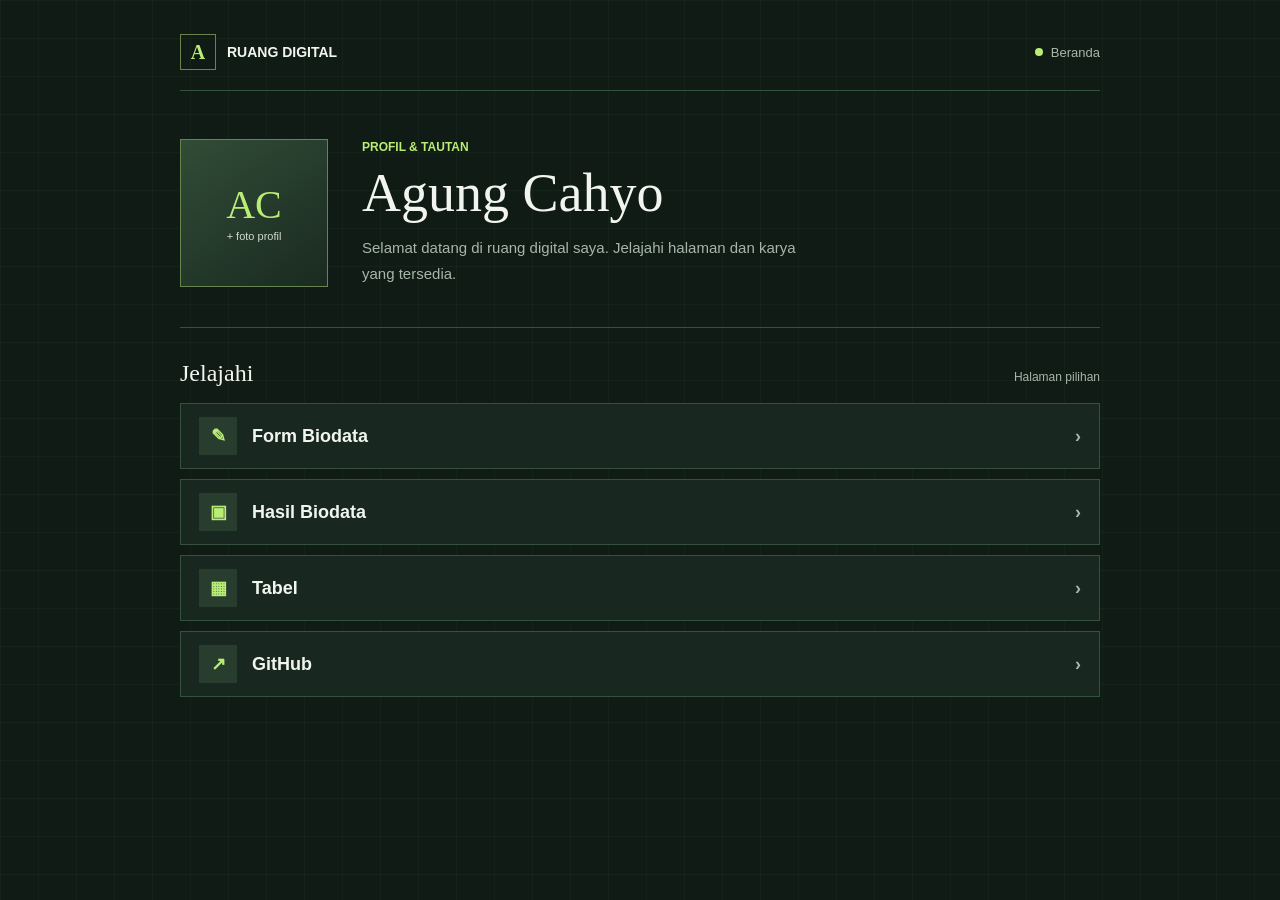
==== index.html @ a2d2b77b "memperbarui file index html" ====
<!DOCTYPE html>
<html lang="id">
<head>
    <meta charset="UTF-8">
    <meta name="viewport" content="width=device-width, initial-scale=1.0">
    <title>Menu Utama - PPLG</title>
    <style>
        /* Mengatur tampilan dasar dengan tema hijau gelap (Dark Green) */
        body {
            font-family: Arial, sans-serif;
            background-color: #0d1a12; /* Hijau sangat gelap untuk background */
            color: #ffffff;
            margin: 0;
            padding: 20px;
            display: flex;
            justify-content: center;
        }

        /* Kotak pembungkus utama untuk tampilan HP (Mobile First) */
        .container {
            width: 100%;
            max-width: 400px;
        }

        /* Gaya untuk pesan header "Pilih menu di bawah:" */
        .header-chat {
            background-color: #143621; /* Hijau tua */
            padding: 12px 15px;
            border-radius: 8px;
            margin-bottom: 20px;
            display: flex;
            justify-content: space-between;
            align-items: center;
            font-size: 16px;
            box-shadow: 0 4px 6px rgba(0, 0, 0, 0.2);
        }

        .header-chat .time {
            font-size: 12px;
            color: #8fa696; /* Warna waktu hijau keabu-abuan */
        }

        /* Daftar menu */
        .menu-list {
            display: flex;
            flex-direction: column;
            gap: 14px; /* Jarak antar tombol sedikit diperlebar untuk animasi */
        }
        
        /* Modifikasi warna judul agar selaras dengan tema hijau */
        .menu-list h1 {
            color: #4ade80; /* Warna hijau terang untuk judul */
            text-align: center;
            font-size: 22px;
            margin-bottom: 10px;
            margin-top: 0;
        }

        /* Gaya untuk setiap tombol menu */
        .menu-item {
            background-color: #1c4b2e; /* Warna dasar tombol hijau */
            color: #ffffff;
            text-decoration: none;
            padding: 15px;
            border-radius: 12px;
            font-weight: bold;
            font-size: 15px;
            display: flex;
            align-items: center;
            justify-content: center;
            border: 1px solid #2a6942; /* Garis tepi hijau */
            box-shadow: 0 4px 6px rgba(0, 0, 0, 0.3);
            /* Menambahkan transisi untuk animasi yang mulus */
            transition: all 0.3s ease; 
        }

        /* Efek animasi saat tombol disentuh atau di-hover */
        .menu-item:hover {
            background-color: #24633d; /* Hijau sedikit lebih terang */
            transform: translateY(-5px); /* Efek tombol terangkat ke atas */
            box-shadow: 0 8px 15px rgba(36, 99, 61, 0.4); /* Efek cahaya bayangan di bawah tombol */
        }
        
        /* Efek animasi saat tombol diklik (ditekan) */
        .menu-item:active {
            transform: translateY(2px); /* Efek tombol ditekan ke dalam */
            box-shadow: 0 2px 4px rgba(0, 0, 0, 0.3); /* Bayangan mengecil */
        }

        /* Memberi jarak antara ikon emoji dan teks */
        .menu-item span {
            margin-right: 10px;
            font-size: 18px;
        }

        :root {
            color-scheme: dark;
            --background: #101b16;
            --surface: #182720;
            --surface-raised: #20372b;
            --line: #35513f;
            --text: #f2f5ef;
            --muted: #a6b7aa;
            --accent: #b9ed75;
        }

        * { box-sizing: border-box; }

        body {
            min-height: 100vh;
            padding: 34px 22px;
            font-family: "Segoe UI", Tahoma, sans-serif;
            background-color: var(--background);
            background-image: linear-gradient(rgba(185, 237, 117, 0.035) 1px, transparent 1px), linear-gradient(90deg, rgba(185, 237, 117, 0.035) 1px, transparent 1px);
            background-size: 38px 38px;
            color: var(--text);
        }

        .container { max-width: 920px; }

        .topbar {
            display: flex;
            justify-content: space-between;
            align-items: center;
            gap: 16px;
            padding-bottom: 20px;
            border-bottom: 1px solid var(--line);
        }

        .brand {
            display: flex;
            align-items: center;
            gap: 11px;
            font-size: 14px;
            font-weight: 700;
        }

        .brand-mark {
            display: grid;
            width: 36px;
            height: 36px;
            place-items: center;
            border: 1px solid #66854c;
            color: var(--accent);
            font-family: Georgia, serif;
            font-size: 20px;
        }

        .status {
            display: flex;
            align-items: center;
            gap: 8px;
            color: var(--muted);
            font-size: 13px;
        }

        .status::before {
            width: 8px;
            height: 8px;
            border-radius: 50%;
            background: var(--accent);
            content: "";
        }

        .profile {
            display: grid;
            grid-template-columns: 148px 1fr;
            align-items: center;
            gap: 34px;
            padding: 48px 0 40px;
            border-bottom: 1px solid var(--line);
        }

        .photo-picker {
            position: relative;
            display: block;
            width: 148px;
            height: 148px;
            overflow: hidden;
            border: 1px solid #66854c;
            background: linear-gradient(145deg, #314c37, #1a2a20);
            color: var(--accent);
            cursor: pointer;
        }

        .photo-picker img { display: none; width: 100%; height: 100%; object-fit: cover; }
        .photo-picker.has-photo img { display: block; }

        .photo-placeholder {
            display: grid;
            width: 100%;
            height: 100%;
            place-content: center;
            justify-items: center;
            gap: 5px;
        }

        .photo-picker.has-photo .photo-placeholder { display: none; }
        .photo-initials { font-family: Georgia, serif; font-size: 40px; line-height: 1; }
        .photo-hint { color: #d0dccb; font-size: 11px; }

        .photo-picker:focus-within {
            outline: 2px solid var(--accent);
            outline-offset: 4px;
        }

        #profile-upload {
            position: absolute;
            width: 1px;
            height: 1px;
            overflow: hidden;
            clip: rect(0, 0, 0, 0);
            white-space: nowrap;
            clip-path: inset(50%);
        }

        .eyebrow {
            margin: 0 0 10px;
            color: var(--accent);
            font-size: 12px;
            font-weight: 700;
            text-transform: uppercase;
        }

        .profile h1 {
            margin: 0;
            color: var(--text);
            font-family: Georgia, "Times New Roman", serif;
            font-size: clamp(34px, 6vw, 54px);
            font-weight: 400;
            line-height: 1.08;
        }

        .profile-copy { max-width: 440px; margin: 13px 0 0; color: var(--muted); font-size: 15px; line-height: 1.7; }
        .menu-section { padding-top: 32px; }

        .section-heading {
            display: flex;
            justify-content: space-between;
            align-items: baseline;
            gap: 12px;
            margin-bottom: 16px;
        }

        .section-heading h2 { margin: 0; color: var(--text); font-family: Georgia, "Times New Roman", serif; font-size: 24px; font-weight: 400; }
        .section-heading > span { color: var(--muted); font-size: 12px; }
        .menu-list { gap: 10px; }

        .menu-item {
            min-height: 66px;
            justify-content: flex-start;
            gap: 15px;
            padding: 12px 18px;
            border: 1px solid var(--line);
            border-radius: 0;
            background: var(--surface);
            color: var(--text);
            box-shadow: none;
            transition: background-color 180ms ease, border-color 180ms ease, transform 180ms ease;
        }

        .menu-item:hover { transform: translateX(4px); border-color: #66854c; background: var(--surface-raised); box-shadow: none; }
        .menu-item:active { transform: translateX(1px); }
        .menu-item span { margin: 0; }

        .menu-icon {
            display: grid;
            flex: 0 0 38px;
            width: 38px;
            height: 38px;
            place-items: center;
            background: #293d2f;
            color: var(--accent);
            font-size: 17px;
        }

        .menu-label { flex: 1; font-size: 15px; font-weight: 600; }
        .menu-arrow { color: var(--muted); font-size: 20px; }

        @media (max-width: 560px) {
            body { padding: 22px 18px; }
            .profile { grid-template-columns: 92px 1fr; gap: 20px; padding: 34px 0 30px; }
            .photo-picker { width: 92px; height: 92px; }
            .photo-initials { font-size: 30px; }
            .photo-hint { font-size: 10px; }
            .profile h1 { font-size: 34px; }
            .profile-copy { font-size: 13px; line-height: 1.5; }
        }

        @media (prefers-reduced-motion: reduce) {
            *, *::before, *::after { scroll-behavior: auto !important; transition-duration: 0.01ms !important; }
        }
    </style>
</head>
<body>

    <div class="container">
        
        <header class="topbar">
            <div class="brand"><span class="brand-mark">A</span><span>RUANG DIGITAL</span></div>
            <span class="status">Beranda</span>
        </header>

        <section class="profile" aria-labelledby="profile-title">
            <label class="photo-picker" for="profile-upload" title="Pilih foto profil">
                <img id="profile-image" alt="Foto profil Agung Cahyo">
                <span class="photo-placeholder" aria-hidden="true">
                    <span class="photo-initials">AC</span>
                    <span class="photo-hint">+ foto profil</span>
                </span>
                <input id="profile-upload" type="file" accept="image/*" aria-label="Pilih foto profil">
            </label>
            <div>
                <p class="eyebrow">Profil &amp; tautan</p>
                <h1 id="profile-title">Agung Cahyo</h1>
                <p class="profile-copy">Selamat datang di ruang digital saya. Jelajahi halaman dan karya yang tersedia.</p>
            </div>
        </section>

        <section class="menu-section" aria-labelledby="menu-title">
            <div class="section-heading">
                <h2 id="menu-title">Jelajahi</h2>
                <span>Halaman pilihan</span>
            </div>
            <nav class="menu-list" aria-label="Menu utama">
                <a href="form_biodata.html" class="menu-item"><span class="menu-icon" aria-hidden="true">&#9998;</span><span class="menu-label">Form Biodata</span><span class="menu-arrow" aria-hidden="true">&rsaquo;</span></a>
                <a href="hasil_biodata.html" class="menu-item"><span class="menu-icon" aria-hidden="true">&#9635;</span><span class="menu-label">Hasil Biodata</span><span class="menu-arrow" aria-hidden="true">&rsaquo;</span></a>
                <a href="tabel.html" class="menu-item"><span class="menu-icon" aria-hidden="true">&#9638;</span><span class="menu-label">Tabel</span><span class="menu-arrow" aria-hidden="true">&rsaquo;</span></a>
                <a href="https://github.com/AgungCahyo02" class="menu-item" target="_blank" rel="noopener noreferrer"><span class="menu-icon" aria-hidden="true">&#8599;</span><span class="menu-label">GitHub</span><span class="menu-arrow" aria-hidden="true">&rsaquo;</span></a>
            </nav>
        </section>

    </div>

    <script>
        const profileUpload = document.getElementById("profile-upload");
        const profileImage = document.getElementById("profile-image");
        const photoPicker = document.querySelector(".photo-picker");

        try {
            const savedPhoto = localStorage.getItem("profilePhoto");
            if (savedPhoto) {
                profileImage.src = savedPhoto;
                photoPicker.classList.add("has-photo");
            }
        } catch {
            // Local storage may be unavailable when this file is opened directly.
        }

        profileUpload.addEventListener("change", () => {
            const file = profileUpload.files[0];
            if (!file || !file.type.startsWith("image/")) return;

            const reader = new FileReader();
            reader.addEventListener("load", () => {
                profileImage.src = reader.result;
                photoPicker.classList.add("has-photo");
                try {
                    localStorage.setItem("profilePhoto", reader.result);
                } catch {
                    // The preview still works when storage is full or unavailable.
                }
            });
            reader.readAsDataURL(file);
        });
    </script>
</body>
</html>
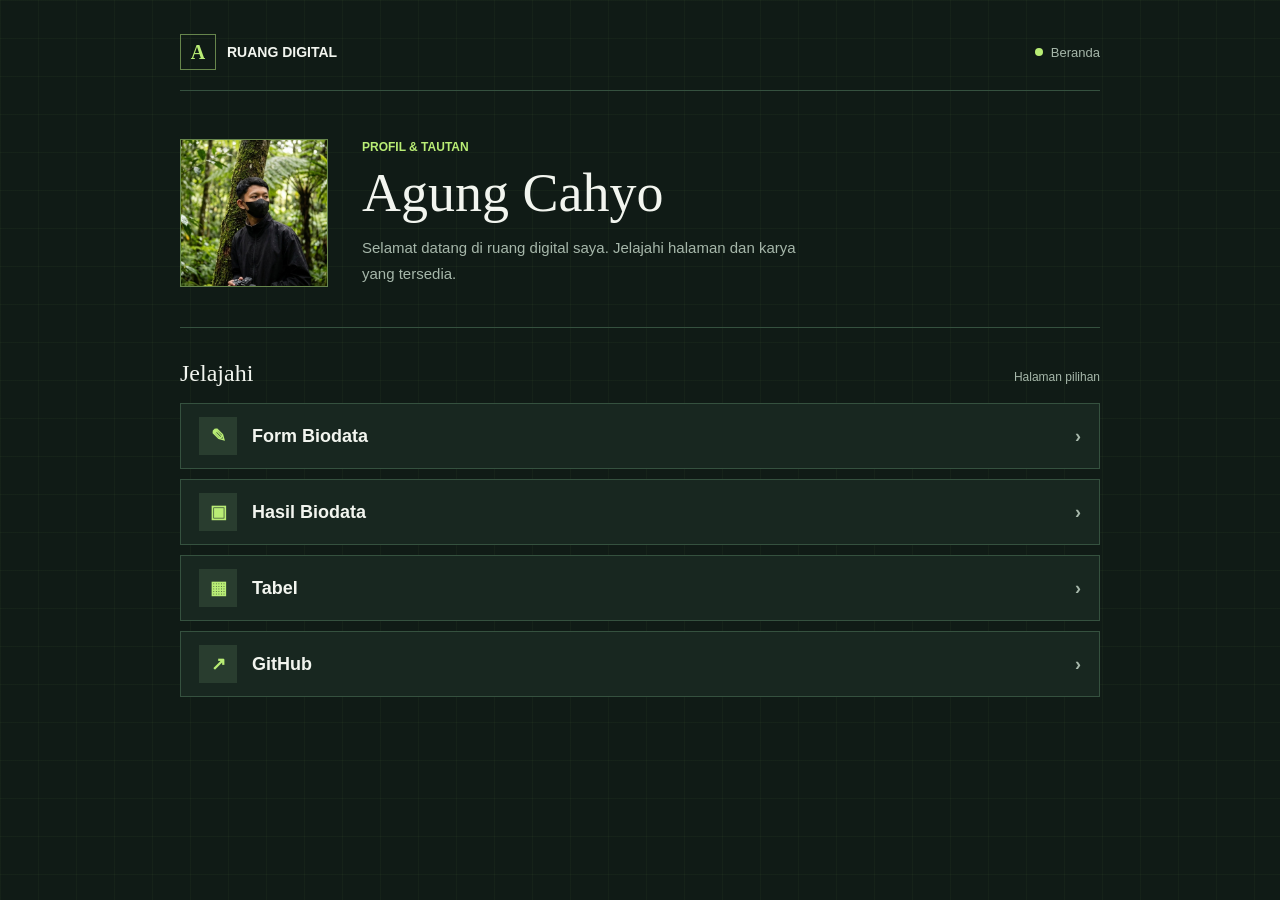
==== commit 88410ffa: "mengubah sedikit foto profile di index html nya" ====
--- a/index.html
+++ b/index.html
@@ -8,7 +8,7 @@
         /* Mengatur tampilan dasar dengan tema hijau gelap (Dark Green) */
         body {
             font-family: Arial, sans-serif;
-            background-color: #0d1a12; /* Hijau sangat gelap untuk background */
+            background-color: #0d1a12;
             color: #ffffff;
             margin: 0;
             padding: 20px;
@@ -22,9 +22,8 @@
             max-width: 400px;
         }
 
-        /* Gaya untuk pesan header "Pilih menu di bawah:" */
         .header-chat {
-            background-color: #143621; /* Hijau tua */
+            background-color: #143621;
             padding: 12px 15px;
             border-radius: 8px;
             margin-bottom: 20px;
@@ -37,19 +36,18 @@
 
         .header-chat .time {
             font-size: 12px;
-            color: #8fa696; /* Warna waktu hijau keabu-abuan */
+            color: #8fa696;
         }
 
         /* Daftar menu */
         .menu-list {
             display: flex;
             flex-direction: column;
-            gap: 14px; /* Jarak antar tombol sedikit diperlebar untuk animasi */
+            gap: 14px;
         }
         
-        /* Modifikasi warna judul agar selaras dengan tema hijau */
         .menu-list h1 {
-            color: #4ade80; /* Warna hijau terang untuk judul */
+            color: #4ade80;
             text-align: center;
             font-size: 22px;
             margin-bottom: 10px;
@@ -58,7 +56,7 @@
 
         /* Gaya untuk setiap tombol menu */
         .menu-item {
-            background-color: #1c4b2e; /* Warna dasar tombol hijau */
+            background-color: #1c4b2e;
             color: #ffffff;
             text-decoration: none;
             padding: 15px;
@@ -68,26 +66,22 @@
             display: flex;
             align-items: center;
             justify-content: center;
-            border: 1px solid #2a6942; /* Garis tepi hijau */
+            border: 1px solid #2a6942;
             box-shadow: 0 4px 6px rgba(0, 0, 0, 0.3);
-            /* Menambahkan transisi untuk animasi yang mulus */
             transition: all 0.3s ease; 
         }
 
-        /* Efek animasi saat tombol disentuh atau di-hover */
         .menu-item:hover {
-            background-color: #24633d; /* Hijau sedikit lebih terang */
-            transform: translateY(-5px); /* Efek tombol terangkat ke atas */
-            box-shadow: 0 8px 15px rgba(36, 99, 61, 0.4); /* Efek cahaya bayangan di bawah tombol */
+            background-color: #24633d;
+            transform: translateY(-5px);
+            box-shadow: 0 8px 15px rgba(36, 99, 61, 0.4);
         }
         
-        /* Efek animasi saat tombol diklik (ditekan) */
         .menu-item:active {
-            transform: translateY(2px); /* Efek tombol ditekan ke dalam */
-            box-shadow: 0 2px 4px rgba(0, 0, 0, 0.3); /* Bayangan mengecil */
-        }
-
-        /* Memberi jarak antara ikon emoji dan teks */
+            transform: translateY(2px);
+            box-shadow: 0 2px 4px rgba(0, 0, 0, 0.3);
+        }
+
         .menu-item span {
             margin-right: 10px;
             font-size: 18px;
@@ -180,38 +174,15 @@
             border: 1px solid #66854c;
             background: linear-gradient(145deg, #314c37, #1a2a20);
             color: var(--accent);
-            cursor: pointer;
-        }
-
-        .photo-picker img { display: none; width: 100%; height: 100%; object-fit: cover; }
-        .photo-picker.has-photo img { display: block; }
-
-        .photo-placeholder {
-            display: grid;
-            width: 100%;
-            height: 100%;
-            place-content: center;
-            justify-items: center;
-            gap: 5px;
-        }
-
-        .photo-picker.has-photo .photo-placeholder { display: none; }
-        .photo-initials { font-family: Georgia, serif; font-size: 40px; line-height: 1; }
-        .photo-hint { color: #d0dccb; font-size: 11px; }
-
-        .photo-picker:focus-within {
-            outline: 2px solid var(--accent);
-            outline-offset: 4px;
-        }
-
-        #profile-upload {
-            position: absolute;
-            width: 1px;
-            height: 1px;
-            overflow: hidden;
-            clip: rect(0, 0, 0, 0);
-            white-space: nowrap;
-            clip-path: inset(50%);
+            /* kursor pointer dihapus karena tidak bisa diklik lagi */
+        }
+
+        /* Langsung menampilkan gambar secara default */
+        .photo-picker img { 
+            display: block; 
+            width: 100%; 
+            height: 100%; 
+            object-fit: cover; 
         }
 
         .eyebrow {
@@ -232,6 +203,7 @@
         }
 
         .profile-copy { max-width: 440px; margin: 13px 0 0; color: var(--muted); font-size: 15px; line-height: 1.7; }
+        
         .menu-section { padding-top: 32px; }
 
         .section-heading {
@@ -281,8 +253,6 @@
             body { padding: 22px 18px; }
             .profile { grid-template-columns: 92px 1fr; gap: 20px; padding: 34px 0 30px; }
             .photo-picker { width: 92px; height: 92px; }
-            .photo-initials { font-size: 30px; }
-            .photo-hint { font-size: 10px; }
             .profile h1 { font-size: 34px; }
             .profile-copy { font-size: 13px; line-height: 1.5; }
         }
@@ -302,14 +272,11 @@
         </header>
 
         <section class="profile" aria-labelledby="profile-title">
-            <label class="photo-picker" for="profile-upload" title="Pilih foto profil">
-                <img id="profile-image" alt="Foto profil Agung Cahyo">
-                <span class="photo-placeholder" aria-hidden="true">
-                    <span class="photo-initials">AC</span>
-                    <span class="photo-hint">+ foto profil</span>
-                </span>
-                <input id="profile-upload" type="file" accept="image/*" aria-label="Pilih foto profil">
-            </label>
+            <!-- Label diganti menjadi div biasa karena tidak lagi berfungsi sebagai form input file -->
+            <div class="photo-picker">
+                <!-- Ubah "fotoku.jpg" dengan nama file foto profilmu -->
+                <img id="profile-image" src="ac02.jpeg" alt="Foto profil Agung Cahyo">
+            </div>
             <div>
                 <p class="eyebrow">Profil &amp; tautan</p>
                 <h1 id="profile-title">Agung Cahyo</h1>
@@ -332,37 +299,5 @@
 
     </div>
 
-    <script>
-        const profileUpload = document.getElementById("profile-upload");
-        const profileImage = document.getElementById("profile-image");
-        const photoPicker = document.querySelector(".photo-picker");
-
-        try {
-            const savedPhoto = localStorage.getItem("profilePhoto");
-            if (savedPhoto) {
-                profileImage.src = savedPhoto;
-                photoPicker.classList.add("has-photo");
-            }
-        } catch {
-            // Local storage may be unavailable when this file is opened directly.
-        }
-
-        profileUpload.addEventListener("change", () => {
-            const file = profileUpload.files[0];
-            if (!file || !file.type.startsWith("image/")) return;
-
-            const reader = new FileReader();
-            reader.addEventListener("load", () => {
-                profileImage.src = reader.result;
-                photoPicker.classList.add("has-photo");
-                try {
-                    localStorage.setItem("profilePhoto", reader.result);
-                } catch {
-                    // The preview still works when storage is full or unavailable.
-                }
-            });
-            reader.readAsDataURL(file);
-        });
-    </script>
 </body>
 </html>
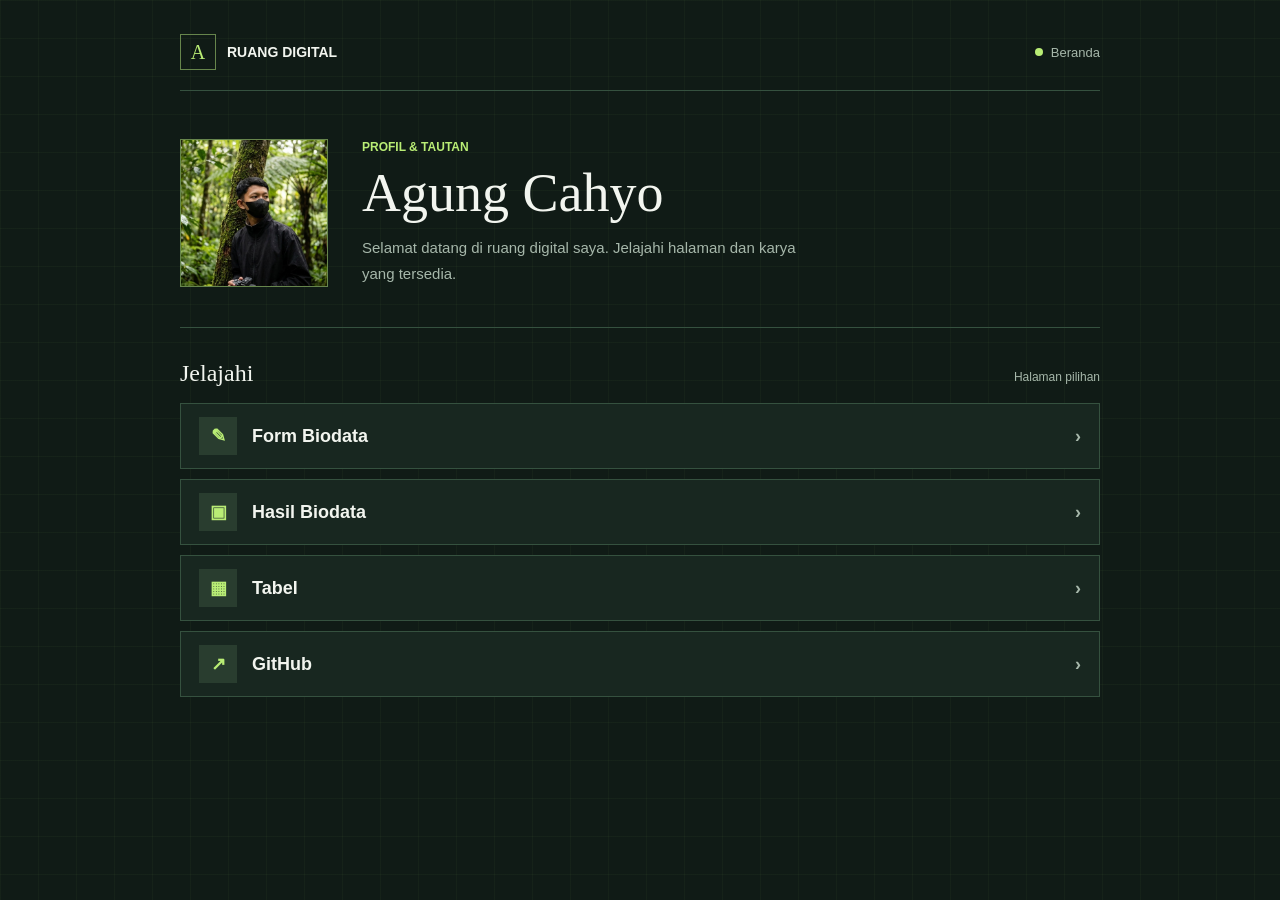
==== commit ddc7ca24: "upgrade" ====
--- a/index.html
+++ b/index.html
@@ -134,10 +134,70 @@
             width: 36px;
             height: 36px;
             place-items: center;
+            padding: 0;
             border: 1px solid #66854c;
+            background: transparent;
             color: var(--accent);
             font-family: Georgia, serif;
             font-size: 20px;
+            cursor: pointer;
+        }
+
+        .brand-mark:hover,
+        .brand-mark:focus-visible {
+            background: var(--surface-raised);
+            outline: 2px solid var(--accent);
+            outline-offset: 3px;
+        }
+
+        .video-dialog {
+            width: min(900px, calc(100% - 32px));
+            max-width: none;
+            padding: 24px;
+            border: 1px solid var(--line);
+            background: var(--surface);
+            color: var(--text);
+        }
+
+        .video-dialog::backdrop {
+            background: rgba(0, 0, 0, 0.82);
+        }
+
+        .video-dialog-header {
+            display: flex;
+            justify-content: space-between;
+            align-items: center;
+            gap: 16px;
+            margin-bottom: 16px;
+        }
+
+        .video-dialog h2 {
+            margin: 0;
+            font-family: Georgia, "Times New Roman", serif;
+            font-size: 24px;
+            font-weight: 400;
+        }
+
+        .video-close {
+            border: 1px solid var(--line);
+            padding: 8px 12px;
+            background: var(--surface-raised);
+            color: var(--text);
+            font: inherit;
+            cursor: pointer;
+        }
+
+        .video-player {
+            display: block;
+            width: 100%;
+            max-height: 70vh;
+            background: #000;
+        }
+
+        .video-message {
+            margin: 12px 0 0;
+            color: var(--muted);
+            font-size: 14px;
         }
 
         .status {
@@ -267,7 +327,7 @@
     <div class="container">
         
         <header class="topbar">
-            <div class="brand"><span class="brand-mark">A</span><span>RUANG DIGITAL</span></div>
+            <div class="brand"><button class="brand-mark" id="open-video" type="button" aria-label="Putar video">A</button><span>RUANG DIGITAL</span></div>
             <span class="status">Beranda</span>
         </header>
 
@@ -299,5 +359,46 @@
 
     </div>
 
+    <dialog class="video-dialog" id="video-dialog" aria-labelledby="video-title">
+        <div class="video-dialog-header">
+            <h2 id="video-title">Video</h2>
+            <button class="video-close" id="close-video" type="button">Tutup</button>
+        </div>
+        <video class="video-player" id="video-player" controls playsinline>
+            <source src="tampilan-video.mp4`" type="video/mp4">
+            Video belum tersedia. Simpan file dengan nama video.mp4 di folder proyek.
+        </video>
+        <p class="video-message" id="video-message" role="status" hidden></p>
+    </dialog>
+
+    <script>
+        const videoDialog = document.getElementById("video-dialog");
+        const videoPlayer = document.getElementById("video-player");
+        const videoMessage = document.getElementById("video-message");
+
+        document.getElementById("open-video").addEventListener("click", () => {
+            videoDialog.showModal();
+            videoMessage.hidden = true;
+            videoPlayer.play().catch(() => {
+                videoMessage.textContent = "Tidak dapat memutar video. Pastikan file video.mp4 tersedia di folder proyek.";
+                videoMessage.hidden = false;
+            });
+        });
+
+        document.getElementById("close-video").addEventListener("click", () => {
+            videoPlayer.pause();
+            videoDialog.close();
+        });
+
+        videoDialog.addEventListener("close", () => {
+            videoPlayer.pause();
+        });
+
+        videoPlayer.addEventListener("error", () => {
+            videoMessage.textContent = "Video tidak ditemukan atau formatnya tidak didukung. Simpan video dengan nama video.mp4 di folder proyek.";
+            videoMessage.hidden = false;
+        });
+    </script>
+
 </body>
 </html>
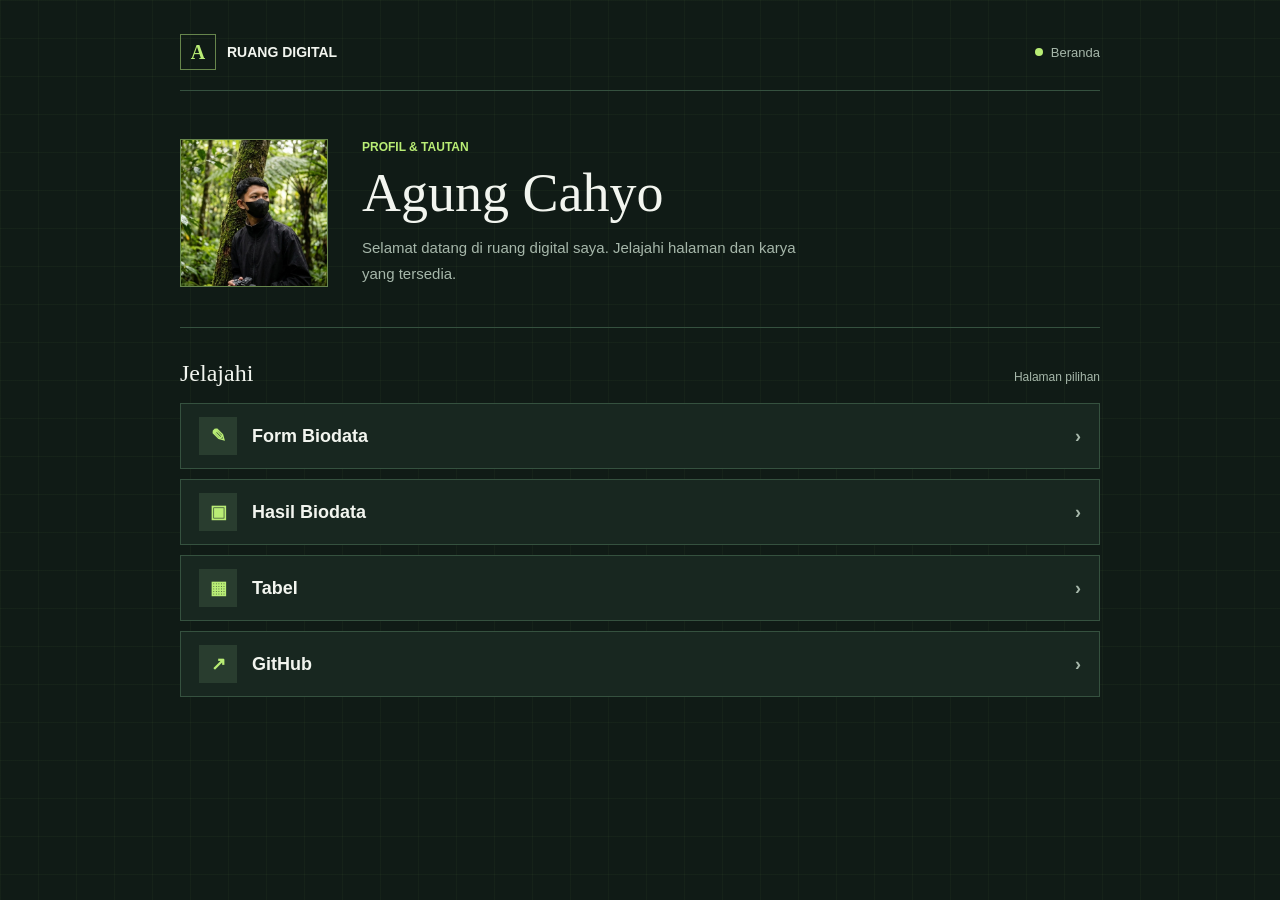
==== commit 0e706b18: "Undo" ====
--- a/index.html
+++ b/index.html
@@ -134,70 +134,10 @@
             width: 36px;
             height: 36px;
             place-items: center;
-            padding: 0;
             border: 1px solid #66854c;
-            background: transparent;
             color: var(--accent);
             font-family: Georgia, serif;
             font-size: 20px;
-            cursor: pointer;
-        }
-
-        .brand-mark:hover,
-        .brand-mark:focus-visible {
-            background: var(--surface-raised);
-            outline: 2px solid var(--accent);
-            outline-offset: 3px;
-        }
-
-        .video-dialog {
-            width: min(900px, calc(100% - 32px));
-            max-width: none;
-            padding: 24px;
-            border: 1px solid var(--line);
-            background: var(--surface);
-            color: var(--text);
-        }
-
-        .video-dialog::backdrop {
-            background: rgba(0, 0, 0, 0.82);
-        }
-
-        .video-dialog-header {
-            display: flex;
-            justify-content: space-between;
-            align-items: center;
-            gap: 16px;
-            margin-bottom: 16px;
-        }
-
-        .video-dialog h2 {
-            margin: 0;
-            font-family: Georgia, "Times New Roman", serif;
-            font-size: 24px;
-            font-weight: 400;
-        }
-
-        .video-close {
-            border: 1px solid var(--line);
-            padding: 8px 12px;
-            background: var(--surface-raised);
-            color: var(--text);
-            font: inherit;
-            cursor: pointer;
-        }
-
-        .video-player {
-            display: block;
-            width: 100%;
-            max-height: 70vh;
-            background: #000;
-        }
-
-        .video-message {
-            margin: 12px 0 0;
-            color: var(--muted);
-            font-size: 14px;
         }
 
         .status {
@@ -327,7 +267,7 @@
     <div class="container">
         
         <header class="topbar">
-            <div class="brand"><button class="brand-mark" id="open-video" type="button" aria-label="Putar video">A</button><span>RUANG DIGITAL</span></div>
+            <div class="brand"><span class="brand-mark">A</span><span>RUANG DIGITAL</span></div>
             <span class="status">Beranda</span>
         </header>
 
@@ -359,46 +299,5 @@
 
     </div>
 
-    <dialog class="video-dialog" id="video-dialog" aria-labelledby="video-title">
-        <div class="video-dialog-header">
-            <h2 id="video-title">Video</h2>
-            <button class="video-close" id="close-video" type="button">Tutup</button>
-        </div>
-        <video class="video-player" id="video-player" controls playsinline>
-            <source src="tampilan-video.mp4`" type="video/mp4">
-            Video belum tersedia. Simpan file dengan nama video.mp4 di folder proyek.
-        </video>
-        <p class="video-message" id="video-message" role="status" hidden></p>
-    </dialog>
-
-    <script>
-        const videoDialog = document.getElementById("video-dialog");
-        const videoPlayer = document.getElementById("video-player");
-        const videoMessage = document.getElementById("video-message");
-
-        document.getElementById("open-video").addEventListener("click", () => {
-            videoDialog.showModal();
-            videoMessage.hidden = true;
-            videoPlayer.play().catch(() => {
-                videoMessage.textContent = "Tidak dapat memutar video. Pastikan file video.mp4 tersedia di folder proyek.";
-                videoMessage.hidden = false;
-            });
-        });
-
-        document.getElementById("close-video").addEventListener("click", () => {
-            videoPlayer.pause();
-            videoDialog.close();
-        });
-
-        videoDialog.addEventListener("close", () => {
-            videoPlayer.pause();
-        });
-
-        videoPlayer.addEventListener("error", () => {
-            videoMessage.textContent = "Video tidak ditemukan atau formatnya tidak didukung. Simpan video dengan nama video.mp4 di folder proyek.";
-            videoMessage.hidden = false;
-        });
-    </script>
-
 </body>
 </html>
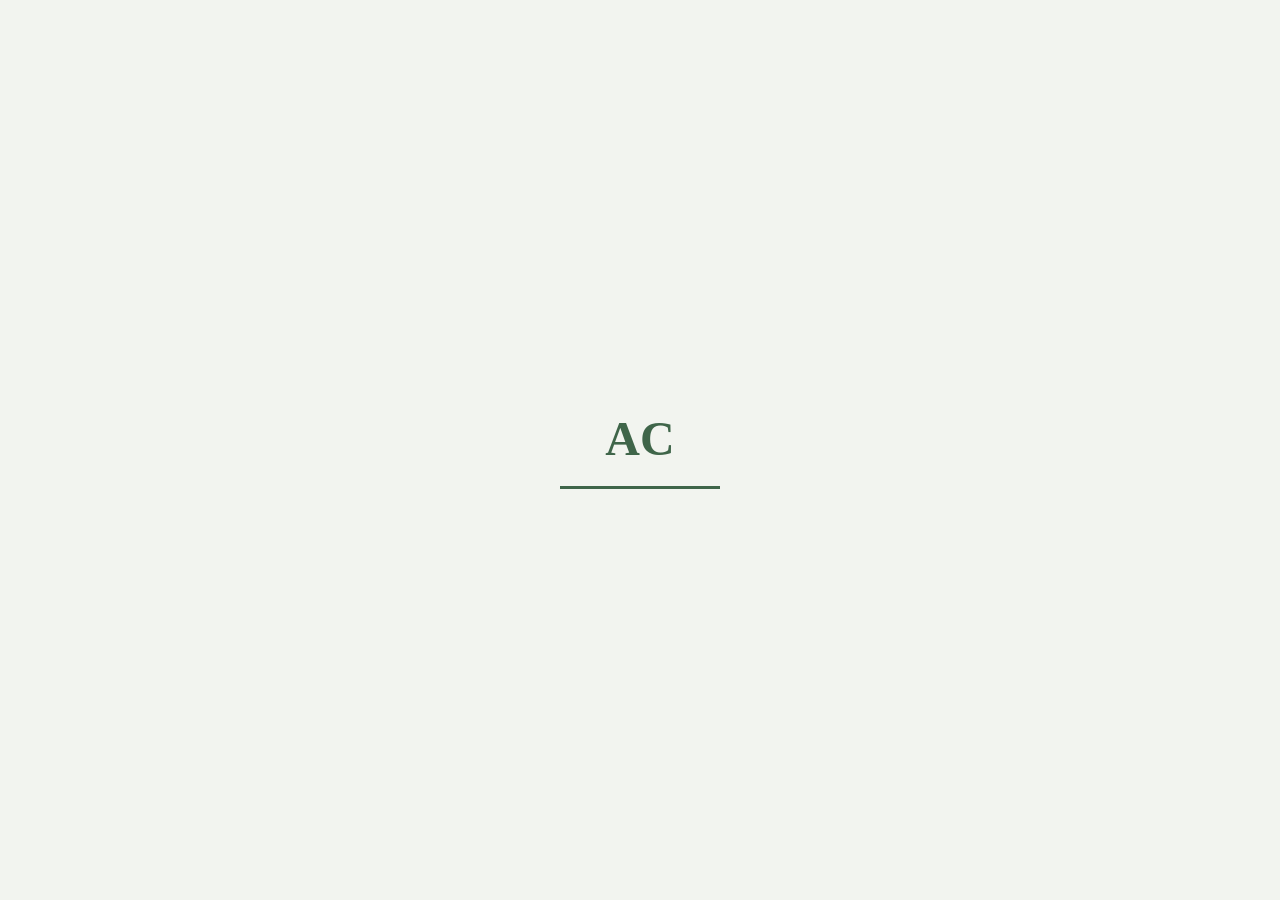
==== commit 4852449b: "Mengubah tema dan menambahkan mode gelap/terang" ====
--- a/index.html
+++ b/index.html
@@ -4,300 +4,116 @@
     <meta charset="UTF-8">
     <meta name="viewport" content="width=device-width, initial-scale=1.0">
     <title>Menu Utama - PPLG</title>
-    <style>
-        /* Mengatur tampilan dasar dengan tema hijau gelap (Dark Green) */
-        body {
-            font-family: Arial, sans-serif;
-            background-color: #0d1a12;
-            color: #ffffff;
-            margin: 0;
-            padding: 20px;
-            display: flex;
-            justify-content: center;
-        }
-
-        /* Kotak pembungkus utama untuk tampilan HP (Mobile First) */
-        .container {
-            width: 100%;
-            max-width: 400px;
-        }
-
-        .header-chat {
-            background-color: #143621;
-            padding: 12px 15px;
-            border-radius: 8px;
-            margin-bottom: 20px;
-            display: flex;
-            justify-content: space-between;
-            align-items: center;
-            font-size: 16px;
-            box-shadow: 0 4px 6px rgba(0, 0, 0, 0.2);
-        }
-
-        .header-chat .time {
-            font-size: 12px;
-            color: #8fa696;
-        }
-
-        /* Daftar menu */
-        .menu-list {
-            display: flex;
-            flex-direction: column;
-            gap: 14px;
-        }
-        
-        .menu-list h1 {
-            color: #4ade80;
-            text-align: center;
-            font-size: 22px;
-            margin-bottom: 10px;
-            margin-top: 0;
-        }
-
-        /* Gaya untuk setiap tombol menu */
-        .menu-item {
-            background-color: #1c4b2e;
-            color: #ffffff;
-            text-decoration: none;
-            padding: 15px;
-            border-radius: 12px;
-            font-weight: bold;
-            font-size: 15px;
-            display: flex;
-            align-items: center;
-            justify-content: center;
-            border: 1px solid #2a6942;
-            box-shadow: 0 4px 6px rgba(0, 0, 0, 0.3);
-            transition: all 0.3s ease; 
-        }
-
-        .menu-item:hover {
-            background-color: #24633d;
-            transform: translateY(-5px);
-            box-shadow: 0 8px 15px rgba(36, 99, 61, 0.4);
-        }
-        
-        .menu-item:active {
-            transform: translateY(2px);
-            box-shadow: 0 2px 4px rgba(0, 0, 0, 0.3);
-        }
-
-        .menu-item span {
-            margin-right: 10px;
-            font-size: 18px;
-        }
-
-        :root {
-            color-scheme: dark;
-            --background: #101b16;
-            --surface: #182720;
-            --surface-raised: #20372b;
-            --line: #35513f;
-            --text: #f2f5ef;
-            --muted: #a6b7aa;
-            --accent: #b9ed75;
-        }
-
-        * { box-sizing: border-box; }
-
-        body {
-            min-height: 100vh;
-            padding: 34px 22px;
-            font-family: "Segoe UI", Tahoma, sans-serif;
-            background-color: var(--background);
-            background-image: linear-gradient(rgba(185, 237, 117, 0.035) 1px, transparent 1px), linear-gradient(90deg, rgba(185, 237, 117, 0.035) 1px, transparent 1px);
-            background-size: 38px 38px;
-            color: var(--text);
-        }
-
-        .container { max-width: 920px; }
-
-        .topbar {
-            display: flex;
-            justify-content: space-between;
-            align-items: center;
-            gap: 16px;
-            padding-bottom: 20px;
-            border-bottom: 1px solid var(--line);
-        }
-
-        .brand {
-            display: flex;
-            align-items: center;
-            gap: 11px;
-            font-size: 14px;
-            font-weight: 700;
-        }
-
-        .brand-mark {
-            display: grid;
-            width: 36px;
-            height: 36px;
-            place-items: center;
-            border: 1px solid #66854c;
-            color: var(--accent);
-            font-family: Georgia, serif;
-            font-size: 20px;
-        }
-
-        .status {
-            display: flex;
-            align-items: center;
-            gap: 8px;
-            color: var(--muted);
-            font-size: 13px;
-        }
-
-        .status::before {
-            width: 8px;
-            height: 8px;
-            border-radius: 50%;
-            background: var(--accent);
-            content: "";
-        }
-
-        .profile {
-            display: grid;
-            grid-template-columns: 148px 1fr;
-            align-items: center;
-            gap: 34px;
-            padding: 48px 0 40px;
-            border-bottom: 1px solid var(--line);
-        }
-
-        .photo-picker {
-            position: relative;
-            display: block;
-            width: 148px;
-            height: 148px;
-            overflow: hidden;
-            border: 1px solid #66854c;
-            background: linear-gradient(145deg, #314c37, #1a2a20);
-            color: var(--accent);
-            /* kursor pointer dihapus karena tidak bisa diklik lagi */
-        }
-
-        /* Langsung menampilkan gambar secara default */
-        .photo-picker img { 
-            display: block; 
-            width: 100%; 
-            height: 100%; 
-            object-fit: cover; 
-        }
-
-        .eyebrow {
-            margin: 0 0 10px;
-            color: var(--accent);
-            font-size: 12px;
-            font-weight: 700;
-            text-transform: uppercase;
-        }
-
-        .profile h1 {
-            margin: 0;
-            color: var(--text);
-            font-family: Georgia, "Times New Roman", serif;
-            font-size: clamp(34px, 6vw, 54px);
-            font-weight: 400;
-            line-height: 1.08;
-        }
-
-        .profile-copy { max-width: 440px; margin: 13px 0 0; color: var(--muted); font-size: 15px; line-height: 1.7; }
-        
-        .menu-section { padding-top: 32px; }
-
-        .section-heading {
-            display: flex;
-            justify-content: space-between;
-            align-items: baseline;
-            gap: 12px;
-            margin-bottom: 16px;
-        }
-
-        .section-heading h2 { margin: 0; color: var(--text); font-family: Georgia, "Times New Roman", serif; font-size: 24px; font-weight: 400; }
-        .section-heading > span { color: var(--muted); font-size: 12px; }
-        .menu-list { gap: 10px; }
-
-        .menu-item {
-            min-height: 66px;
-            justify-content: flex-start;
-            gap: 15px;
-            padding: 12px 18px;
-            border: 1px solid var(--line);
-            border-radius: 0;
-            background: var(--surface);
-            color: var(--text);
-            box-shadow: none;
-            transition: background-color 180ms ease, border-color 180ms ease, transform 180ms ease;
-        }
-
-        .menu-item:hover { transform: translateX(4px); border-color: #66854c; background: var(--surface-raised); box-shadow: none; }
-        .menu-item:active { transform: translateX(1px); }
-        .menu-item span { margin: 0; }
-
-        .menu-icon {
-            display: grid;
-            flex: 0 0 38px;
-            width: 38px;
-            height: 38px;
-            place-items: center;
-            background: #293d2f;
-            color: var(--accent);
-            font-size: 17px;
-        }
-
-        .menu-label { flex: 1; font-size: 15px; font-weight: 600; }
-        .menu-arrow { color: var(--muted); font-size: 20px; }
-
-        @media (max-width: 560px) {
-            body { padding: 22px 18px; }
-            .profile { grid-template-columns: 92px 1fr; gap: 20px; padding: 34px 0 30px; }
-            .photo-picker { width: 92px; height: 92px; }
-            .profile h1 { font-size: 34px; }
-            .profile-copy { font-size: 13px; line-height: 1.5; }
-        }
-
-        @media (prefers-reduced-motion: reduce) {
-            *, *::before, *::after { scroll-behavior: auto !important; transition-duration: 0.01ms !important; }
-        }
-    </style>
+    <link rel="stylesheet" href="style.css">
+    <script src="script.js" defer></script>
 </head>
 <body>
 
-    <div class="container">
-        
+    <div
+        class="loading-screen"
+        id="loading-screen"
+        role="status"
+        aria-label="Memuat halaman"
+    >
+        <span class="loading-logo" aria-hidden="true">AC</span>
+        <div class="loading-track" aria-hidden="true">
+            <div class="loading-progress"></div>
+        </div>
+    </div>
+
+    <main class="container">
         <header class="topbar">
-            <div class="brand"><span class="brand-mark">A</span><span>RUANG DIGITAL</span></div>
-            <span class="status">Beranda</span>
+            <div class="brand">
+                <button
+                    class="brand-mark"
+                    id="dark-mode-trigger"
+                    type="button"
+                    aria-label="Aktifkan mode gelap"
+                    title="Aktifkan mode gelap"
+                >
+                    AC
+                </button>
+                <span>Welcome</span>
+            </div>
+
+            <div class="header-actions">
+                <span class="status">Beranda</span>
+                <button class="theme-toggle" id="theme-toggle" type="button" aria-pressed="false">
+                    <span class="theme-toggle-icon" aria-hidden="true">
+                        <img src="moon-icon.png" alt="">
+                    </span>
+                    <span class="theme-toggle-label" id="theme-toggle-label">Mode gelap</span>
+                </button>
+            </div>
         </header>
 
         <section class="profile" aria-labelledby="profile-title">
-            <!-- Label diganti menjadi div biasa karena tidak lagi berfungsi sebagai form input file -->
             <div class="photo-picker">
-                <!-- Ubah "fotoku.jpg" dengan nama file foto profilmu -->
                 <img id="profile-image" src="ac02.jpeg" alt="Foto profil Agung Cahyo">
             </div>
+
             <div>
-                <p class="eyebrow">Profil &amp; tautan</p>
+                <p class="eyebrow">Halo, saya</p>
                 <h1 id="profile-title">Agung Cahyo</h1>
-                <p class="profile-copy">Selamat datang di ruang digital saya. Jelajahi halaman dan karya yang tersedia.</p>
+                <p class="profile-copy">Ini halaman pribadi saya. Di sini ada beberapa tugas dan tautan yang ingin saya bagikan.</p>
             </div>
         </section>
 
         <section class="menu-section" aria-labelledby="menu-title">
             <div class="section-heading">
                 <h2 id="menu-title">Jelajahi</h2>
-                <span>Halaman pilihan</span>
+                <span>Tugas dan tautan</span>
             </div>
+
             <nav class="menu-list" aria-label="Menu utama">
-                <a href="form_biodata.html" class="menu-item"><span class="menu-icon" aria-hidden="true">&#9998;</span><span class="menu-label">Form Biodata</span><span class="menu-arrow" aria-hidden="true">&rsaquo;</span></a>
-                <a href="hasil_biodata.html" class="menu-item"><span class="menu-icon" aria-hidden="true">&#9635;</span><span class="menu-label">Hasil Biodata</span><span class="menu-arrow" aria-hidden="true">&rsaquo;</span></a>
-                <a href="tabel.html" class="menu-item"><span class="menu-icon" aria-hidden="true">&#9638;</span><span class="menu-label">Tabel</span><span class="menu-arrow" aria-hidden="true">&rsaquo;</span></a>
-                <a href="https://github.com/AgungCahyo02" class="menu-item" target="_blank" rel="noopener noreferrer"><span class="menu-icon" aria-hidden="true">&#8599;</span><span class="menu-label">GitHub</span><span class="menu-arrow" aria-hidden="true">&rsaquo;</span></a>
+                <a href="form_biodata.html" class="menu-item">
+                    <span class="menu-icon" aria-hidden="true">
+                        <img class="menu-icon-image" src="form-biodata.png" alt="">
+                    </span>
+                    <span class="menu-copy">
+                        <span class="menu-label">Form Biodata</span>
+                        <span class="menu-description">Isi data diri</span>
+                    </span>
+                    <span class="menu-arrow" aria-hidden="true">&rsaquo;</span>
+                </a>
+                <a href="hasil_biodata.html" class="menu-item">
+                    <span class="menu-icon" aria-hidden="true">
+                        <img class="menu-icon-image" src="hasil-biodata.png" alt="">
+                    </span>
+                    <span class="menu-copy">
+                        <span class="menu-label">Hasil Biodata</span>
+                        <span class="menu-description">Lihat hasil pengisian</span>
+                    </span>
+                    <span class="menu-arrow" aria-hidden="true">&rsaquo;</span>
+                </a>
+                <a href="tabel.html" class="menu-item">
+                    <span class="menu-icon" aria-hidden="true">
+                        <img class="menu-icon-image" src="tabel.png" alt="">
+                    </span>
+                    <span class="menu-copy">
+                        <span class="menu-label">Tabel</span>
+                        <span class="menu-description">Data dalam bentuk tabel</span>
+                    </span>
+                    <span class="menu-arrow" aria-hidden="true">&rsaquo;</span>
+                </a>
+                <a
+                    href="https://github.com/AgungCahyo02"
+                    class="menu-item"
+                    target="_blank"
+                    rel="noopener noreferrer"
+                >
+                    <span class="menu-icon" aria-hidden="true">
+                        <img class="menu-icon-image" src="github-icon.png" alt="">
+                    </span>
+                    <span class="menu-copy">
+                        <span class="menu-label">GitHub</span>
+                        <span class="menu-description">Kunjungi profil GitHub saya</span>
+                    </span>
+                    <span class="menu-arrow" aria-hidden="true">&rsaquo;</span>
+                </a>
             </nav>
         </section>
-
-    </div>
+    </main>
 
 </body>
 </html>
--- a/style.css
+++ b/style.css
@@ -0,0 +1,444 @@
+:root {
+    color-scheme: light;
+    --background: #f2f4ef;
+    --surface: #fff;
+    --line: #d9e1d6;
+    --text: #263329;
+    --muted: #68756a;
+    --accent: #3f6549;
+    --accent-soft: #e8efe6;
+    --forest: #294c35;
+    --forest-muted: #d1dfd1;
+    --surface-hover: #f9fbf8;
+    --card-border: #d4dfd2;
+    --card-border-hover: #a8bba7;
+    --shadow: rgba(38, 51, 41, 0.035);
+    --shadow-raised: rgba(38, 51, 41, 0.08);
+}
+
+:root[data-theme="dark"] {
+    color-scheme: dark;
+    --background: #171d18;
+    --surface: #232c24;
+    --line: #39463b;
+    --text: #edf1eb;
+    --muted: #b2beb2;
+    --accent: #b4d09a;
+    --accent-soft: #344536;
+    --forest: #203d2b;
+    --forest-muted: #d1dfd1;
+    --surface-hover: #2a352c;
+    --card-border: #3d4c40;
+    --card-border-hover: #718a72;
+    --shadow: rgba(0, 0, 0, 0.12);
+    --shadow-raised: rgba(0, 0, 0, 0.24);
+}
+
+* {
+    box-sizing: border-box;
+}
+
+body {
+    display: flex;
+    justify-content: center;
+    min-height: 100vh;
+    margin: 0;
+    padding: 36px 24px;
+    background: var(--background);
+    color: var(--text);
+    font-family: "Segoe UI", Tahoma, sans-serif;
+}
+
+.loading-screen {
+    position: fixed;
+    z-index: 10;
+    inset: 0;
+    display: flex;
+    flex-direction: column;
+    justify-content: center;
+    align-items: center;
+    gap: 20px;
+    background: var(--background);
+    transition: opacity 300ms ease, visibility 300ms ease;
+}
+
+.loading-screen.is-hidden {
+    visibility: hidden;
+    opacity: 0;
+}
+
+.loading-logo {
+    color: var(--accent);
+    font-family: Georgia, "Times New Roman", serif;
+    font-size: 48px;
+    font-weight: 700;
+}
+
+.loading-track {
+    width: min(160px, 45vw);
+    height: 3px;
+    overflow: hidden;
+    background: var(--line);
+}
+
+.loading-progress {
+    width: 35%;
+    height: 100%;
+    background: var(--accent);
+    animation: loading-progress 1.1s ease-in-out infinite alternate;
+}
+
+.loading-progress.is-complete {
+    width: 100%;
+    animation: none;
+    transition: width 250ms ease;
+}
+
+@keyframes loading-progress {
+    from { transform: translateX(-10%); }
+    to { transform: translateX(200%); }
+}
+
+.container {
+    width: 100%;
+    max-width: 820px;
+}
+
+.topbar {
+    display: flex;
+    justify-content: space-between;
+    align-items: center;
+    gap: 16px;
+    padding: 4px 0 18px;
+    border-bottom: 1px solid var(--line);
+}
+
+.brand {
+    display: flex;
+    align-items: center;
+    gap: 10px;
+    font-size: 14px;
+    font-weight: 600;
+}
+
+.brand-mark {
+    display: grid;
+    width: 34px;
+    height: 34px;
+    place-items: center;
+    padding: 0;
+    border: 1px solid var(--accent);
+    border-radius: 50%;
+    background: var(--accent);
+    color: #fff;
+    font-family: Georgia, "Times New Roman", serif;
+    font-size: 12px;
+    font-weight: 600;
+    cursor: pointer;
+    transition: transform 180ms ease, box-shadow 180ms ease;
+}
+
+.brand-mark:hover {
+    transform: scale(1.08);
+    box-shadow: 0 0 0 4px var(--accent-soft);
+}
+
+.brand-mark:focus-visible {
+    outline: 2px solid var(--accent);
+    outline-offset: 4px;
+}
+
+.theme-reveal {
+    position: fixed;
+    z-index: 20;
+    inset: 0;
+    pointer-events: none;
+    transition: clip-path 720ms cubic-bezier(0.22, 1, 0.36, 1);
+}
+
+.status {
+    color: var(--muted);
+    font-size: 13px;
+}
+
+.header-actions {
+    display: flex;
+    align-items: center;
+    gap: 16px;
+}
+
+.theme-toggle {
+    display: inline-flex;
+    align-items: center;
+    justify-content: center;
+    gap: 7px;
+    min-height: 36px;
+    padding: 7px 11px;
+    border: 1px solid var(--line);
+    border-radius: 7px;
+    background: var(--surface);
+    color: var(--text);
+    font: inherit;
+    font-size: 12px;
+    cursor: pointer;
+    transition: background-color 160ms ease, border-color 160ms ease;
+}
+
+.theme-toggle:hover {
+    border-color: var(--accent);
+    background: var(--accent-soft);
+}
+
+.theme-toggle:focus-visible {
+    outline: 2px solid var(--accent);
+    outline-offset: 3px;
+}
+
+.theme-toggle-icon {
+    display: grid;
+    width: 16px;
+    height: 16px;
+    place-items: center;
+}
+
+.theme-toggle-icon img {
+    display: block;
+    width: 16px;
+    height: 16px;
+    object-fit: contain;
+    color: var(--accent);
+    filter: brightness(0) saturate(100%) invert(35%) sepia(12%) saturate(1078%) hue-rotate(81deg) brightness(93%) contrast(87%);
+}
+
+:root[data-theme="dark"] .theme-toggle-icon img {
+    filter: brightness(0) invert(1);
+}
+
+.profile {
+    display: grid;
+    grid-template-columns: 132px 1fr;
+    align-items: center;
+    gap: 30px;
+    margin-top: 28px;
+    padding: 30px;
+    border: 1px solid var(--forest);
+    border-radius: 12px;
+    background: var(--forest);
+    color: #fff;
+}
+
+.photo-picker {
+    width: 132px;
+    height: 132px;
+    overflow: hidden;
+    border: 3px solid rgba(255, 255, 255, 0.8);
+    border-radius: 50%;
+    background: #dce6d9;
+}
+
+.photo-picker img {
+    display: block;
+    width: 100%;
+    height: 100%;
+    object-fit: cover;
+}
+
+.eyebrow {
+    margin: 0 0 8px;
+    color: #d6e5b8;
+    font-size: 14px;
+    font-weight: 600;
+}
+
+.profile h1 {
+    margin: 0;
+    color: #fff;
+    font-family: Georgia, "Times New Roman", serif;
+    font-size: clamp(36px, 6vw, 48px);
+    font-weight: 500;
+    line-height: 1.12;
+}
+
+.profile-copy {
+    max-width: 440px;
+    margin: 12px 0 0;
+    color: var(--forest-muted);
+    font-size: 15px;
+    line-height: 1.65;
+}
+
+.menu-section {
+    padding-top: 32px;
+}
+
+.section-heading {
+    display: flex;
+    justify-content: space-between;
+    align-items: baseline;
+    gap: 12px;
+    margin-bottom: 14px;
+}
+
+.section-heading h2 {
+    margin: 0;
+    font-family: Georgia, "Times New Roman", serif;
+    font-size: 23px;
+    font-weight: 500;
+}
+
+.section-heading > span {
+    color: var(--muted);
+    font-size: 13px;
+}
+
+.menu-list {
+    display: grid;
+    grid-template-columns: repeat(2, minmax(0, 1fr));
+    gap: 12px;
+}
+
+.menu-item {
+    display: flex;
+    align-items: center;
+    gap: 14px;
+    min-height: 82px;
+    padding: 14px 16px;
+    border: 1px solid var(--card-border);
+    border-left: 3px solid #b5c8b1;
+    border-radius: 9px;
+    background: var(--surface);
+    color: var(--text);
+    text-decoration: none;
+    box-shadow: 0 2px 5px var(--shadow);
+    transition: border-color 160ms ease, background-color 160ms ease, transform 160ms ease, box-shadow 160ms ease;
+}
+
+.menu-item:hover {
+    transform: translateY(-2px);
+    border-color: var(--card-border-hover);
+    border-left-color: var(--accent);
+    background: var(--surface-hover);
+    box-shadow: 0 5px 12px var(--shadow-raised);
+}
+
+.menu-item:focus-visible {
+    outline: 2px solid var(--accent);
+    outline-offset: 3px;
+}
+
+.menu-icon {
+    display: grid;
+    flex: 0 0 42px;
+    width: 42px;
+    height: 42px;
+    place-items: center;
+    border-radius: 6px;
+    background: var(--accent-soft);
+    color: var(--accent);
+    font-size: 17px;
+}
+
+.menu-icon-image {
+    display: block;
+    width: 20px;
+    height: 20px;
+    object-fit: contain;
+    filter: brightness(0) saturate(100%) invert(35%) sepia(12%) saturate(1078%) hue-rotate(81deg) brightness(93%) contrast(87%);
+}
+
+:root[data-theme="dark"] .menu-icon-image {
+    filter: brightness(0) invert(1);
+}
+
+.menu-label {
+    display: block;
+    font-size: 15px;
+    font-weight: 600;
+}
+
+.menu-copy {
+    flex: 1;
+    min-width: 0;
+}
+
+.menu-description {
+    display: block;
+    margin-top: 4px;
+    color: var(--muted);
+    font-size: 12px;
+    font-weight: 400;
+    line-height: 1.4;
+}
+
+.menu-arrow {
+    color: var(--muted);
+    font-size: 20px;
+    transition: color 160ms ease, transform 160ms ease;
+}
+
+.menu-item:hover .menu-arrow {
+    transform: translateX(2px);
+    color: var(--accent);
+}
+
+@media (max-width: 560px) {
+    body {
+        padding: 24px 18px;
+    }
+
+    .profile {
+        grid-template-columns: 88px 1fr;
+        gap: 18px;
+        margin-top: 22px;
+        padding: 22px 18px;
+    }
+
+    .photo-picker {
+        width: 88px;
+        height: 88px;
+    }
+
+    .profile h1 {
+        font-size: 34px;
+    }
+
+    .profile-copy {
+        font-size: 14px;
+        line-height: 1.5;
+    }
+
+    .menu-list {
+        grid-template-columns: 1fr;
+        gap: 9px;
+    }
+
+    .menu-section {
+        padding-top: 26px;
+    }
+
+    .header-actions {
+        gap: 9px;
+    }
+
+    .status {
+        display: none;
+    }
+
+    .theme-toggle {
+        min-height: 34px;
+        padding: 6px 9px;
+    }
+}
+
+@media (prefers-reduced-motion: reduce) {
+    .loading-progress {
+        animation: none;
+    }
+
+    *,
+    *::before,
+    *::after {
+        scroll-behavior: auto !important;
+        transition-duration: 0.01ms !important;
+    }
+}
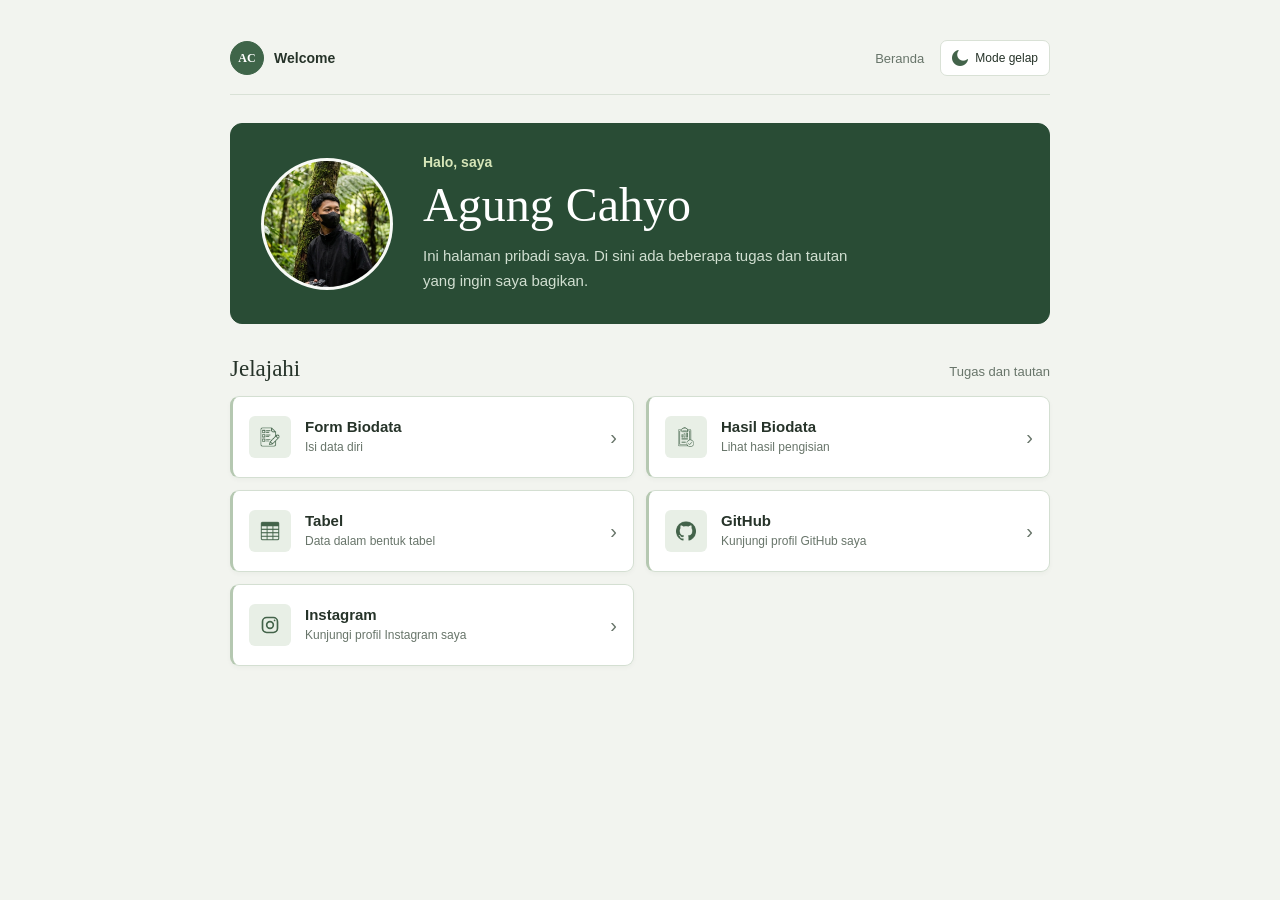
==== commit 2deeb878: "Upgrade" ====
--- a/index.html
+++ b/index.html
@@ -111,6 +111,21 @@
                     </span>
                     <span class="menu-arrow" aria-hidden="true">&rsaquo;</span>
                 </a>
+                <a
+                    href="https://www.instagram.com/ac02321?stkn=aDN0aTdsM3E1M2xr"
+                    class="menu-item"
+                    target="_blank"
+                    rel="noopener noreferrer"
+                >
+                    <span class="menu-icon" aria-hidden="true">
+                        <img class="menu-icon-image" src="instagram-icon.svg" alt="">
+                    </span>
+                    <span class="menu-copy">
+                        <span class="menu-label">Instagram</span>
+                        <span class="menu-description">Kunjungi profil Instagram saya</span>
+                    </span>
+                    <span class="menu-arrow" aria-hidden="true">&rsaquo;</span>
+                </a>
             </nav>
         </section>
     </main>
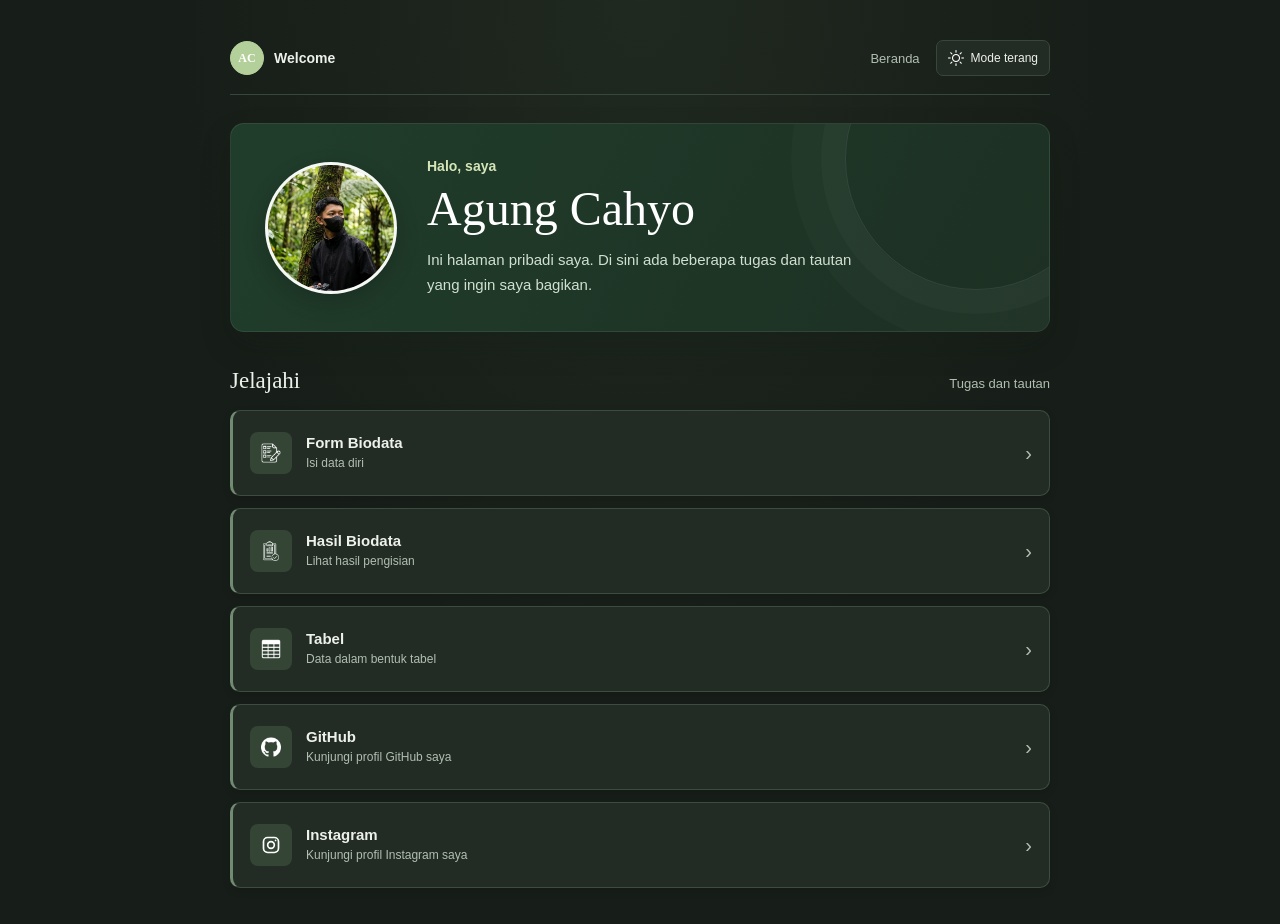
==== commit 8b25a0ed: "UpV4" ====
--- a/index.html
+++ b/index.html
@@ -3,7 +3,7 @@
 <head>
     <meta charset="UTF-8">
     <meta name="viewport" content="width=device-width, initial-scale=1.0">
-    <title>Menu Utama - PPLG</title>
+    <title>Agung Cahyo | Menu Biodata</title>
     <link rel="stylesheet" href="style.css">
     <script src="script.js" defer></script>
 </head>
--- a/style.css
+++ b/style.css
@@ -14,6 +14,8 @@
     --card-border-hover: #a8bba7;
     --shadow: rgba(38, 51, 41, 0.035);
     --shadow-raised: rgba(38, 51, 41, 0.08);
+    --page-glow: rgba(63, 101, 73, 0.08);
+    --forest-deep: #203d2b;
 }
 
 :root[data-theme="dark"] {
@@ -32,6 +34,8 @@
     --card-border-hover: #718a72;
     --shadow: rgba(0, 0, 0, 0.12);
     --shadow-raised: rgba(0, 0, 0, 0.24);
+    --page-glow: rgba(113, 151, 105, 0.1);
+    --forest-deep: #1d3023;
 }
 
 * {
@@ -44,9 +48,12 @@
     min-height: 100vh;
     margin: 0;
     padding: 36px 24px;
-    background: var(--background);
+    background:
+        radial-gradient(ellipse at 50% 0, var(--page-glow), transparent 52%),
+        var(--background);
     color: var(--text);
     font-family: "Segoe UI", Tahoma, sans-serif;
+    transition: background-color 260ms ease, color 260ms ease;
 }
 
 .loading-screen {
@@ -102,6 +109,7 @@
 .container {
     width: 100%;
     max-width: 820px;
+    margin: auto 0;
 }
 
 .topbar {
@@ -143,6 +151,10 @@
     box-shadow: 0 0 0 4px var(--accent-soft);
 }
 
+.brand-mark:active {
+    transform: scale(0.96);
+}
+
 .brand-mark:focus-visible {
     outline: 2px solid var(--accent);
     outline-offset: 4px;
@@ -154,6 +166,30 @@
     inset: 0;
     pointer-events: none;
     transition: clip-path 720ms cubic-bezier(0.22, 1, 0.36, 1);
+}
+
+.container > * {
+    animation: content-enter 500ms ease both;
+}
+
+.container > :nth-child(2) {
+    animation-delay: 70ms;
+}
+
+.container > :nth-child(3) {
+    animation-delay: 140ms;
+}
+
+@keyframes content-enter {
+    from {
+        opacity: 0;
+        transform: translateY(8px);
+    }
+
+    to {
+        opacity: 1;
+        transform: translateY(0);
+    }
 }
 
 .status {
@@ -181,7 +217,7 @@
     font: inherit;
     font-size: 12px;
     cursor: pointer;
-    transition: background-color 160ms ease, border-color 160ms ease;
+    transition: background-color 180ms ease, border-color 180ms ease, color 180ms ease;
 }
 
 .theme-toggle:hover {
@@ -215,25 +251,45 @@
 }
 
 .profile {
+    position: relative;
+    isolation: isolate;
     display: grid;
     grid-template-columns: 132px 1fr;
     align-items: center;
     gap: 30px;
     margin-top: 28px;
-    padding: 30px;
-    border: 1px solid var(--forest);
-    border-radius: 12px;
-    background: var(--forest);
+    overflow: hidden;
+    padding: 34px;
+    border: 1px solid rgba(255, 255, 255, 0.08);
+    border-radius: 14px;
+    background: linear-gradient(120deg, var(--forest), var(--forest-deep));
     color: #fff;
+    box-shadow: 0 14px 32px rgba(14, 30, 19, 0.16);
+}
+
+.profile::after {
+    position: absolute;
+    z-index: -1;
+    top: -96px;
+    right: -58px;
+    width: 260px;
+    height: 260px;
+    border: 1px solid rgba(255, 255, 255, 0.09);
+    border-radius: 50%;
+    box-shadow:
+        0 0 0 24px rgba(255, 255, 255, 0.025),
+        0 0 0 54px rgba(255, 255, 255, 0.02);
+    content: "";
 }
 
 .photo-picker {
     width: 132px;
     height: 132px;
     overflow: hidden;
-    border: 3px solid rgba(255, 255, 255, 0.8);
+    border: 3px solid rgba(255, 255, 255, 0.72);
     border-radius: 50%;
     background: #dce6d9;
+    box-shadow: 0 8px 22px rgba(0, 0, 0, 0.18);
 }
 
 .photo-picker img {
@@ -268,7 +324,7 @@
 }
 
 .menu-section {
-    padding-top: 32px;
+    padding-top: 36px;
 }
 
 .section-heading {
@@ -276,7 +332,7 @@
     justify-content: space-between;
     align-items: baseline;
     gap: 12px;
-    margin-bottom: 14px;
+    margin-bottom: 16px;
 }
 
 .section-heading h2 {
@@ -293,7 +349,7 @@
 
 .menu-list {
     display: grid;
-    grid-template-columns: repeat(2, minmax(0, 1fr));
+    grid-template-columns: 1fr;
     gap: 12px;
 }
 
@@ -301,24 +357,24 @@
     display: flex;
     align-items: center;
     gap: 14px;
-    min-height: 82px;
-    padding: 14px 16px;
+    min-height: 86px;
+    padding: 15px 17px;
     border: 1px solid var(--card-border);
-    border-left: 3px solid #b5c8b1;
-    border-radius: 9px;
+    border-left: 3px solid var(--card-border-hover);
+    border-radius: 10px;
     background: var(--surface);
     color: var(--text);
     text-decoration: none;
-    box-shadow: 0 2px 5px var(--shadow);
-    transition: border-color 160ms ease, background-color 160ms ease, transform 160ms ease, box-shadow 160ms ease;
+    box-shadow: 0 3px 9px var(--shadow);
+    transition: border-color 180ms ease, background-color 180ms ease, transform 180ms ease, box-shadow 180ms ease;
 }
 
 .menu-item:hover {
-    transform: translateY(-2px);
+    transform: translateY(-3px);
     border-color: var(--card-border-hover);
     border-left-color: var(--accent);
     background: var(--surface-hover);
-    box-shadow: 0 5px 12px var(--shadow-raised);
+    box-shadow: 0 9px 20px var(--shadow-raised);
 }
 
 .menu-item:focus-visible {
@@ -332,7 +388,7 @@
     width: 42px;
     height: 42px;
     place-items: center;
-    border-radius: 6px;
+    border-radius: 8px;
     background: var(--accent-soft);
     color: var(--accent);
     font-size: 17px;
@@ -376,6 +432,8 @@
     transition: color 160ms ease, transform 160ms ease;
 }
 
+
+
 .menu-item:hover .menu-arrow {
     transform: translateX(2px);
     color: var(--accent);
@@ -408,7 +466,6 @@
     }
 
     .menu-list {
-        grid-template-columns: 1fr;
         gap: 9px;
     }
 
@@ -431,6 +488,10 @@
 }
 
 @media (prefers-reduced-motion: reduce) {
+    .container > * {
+        animation: none;
+    }
+
     .loading-progress {
         animation: none;
     }
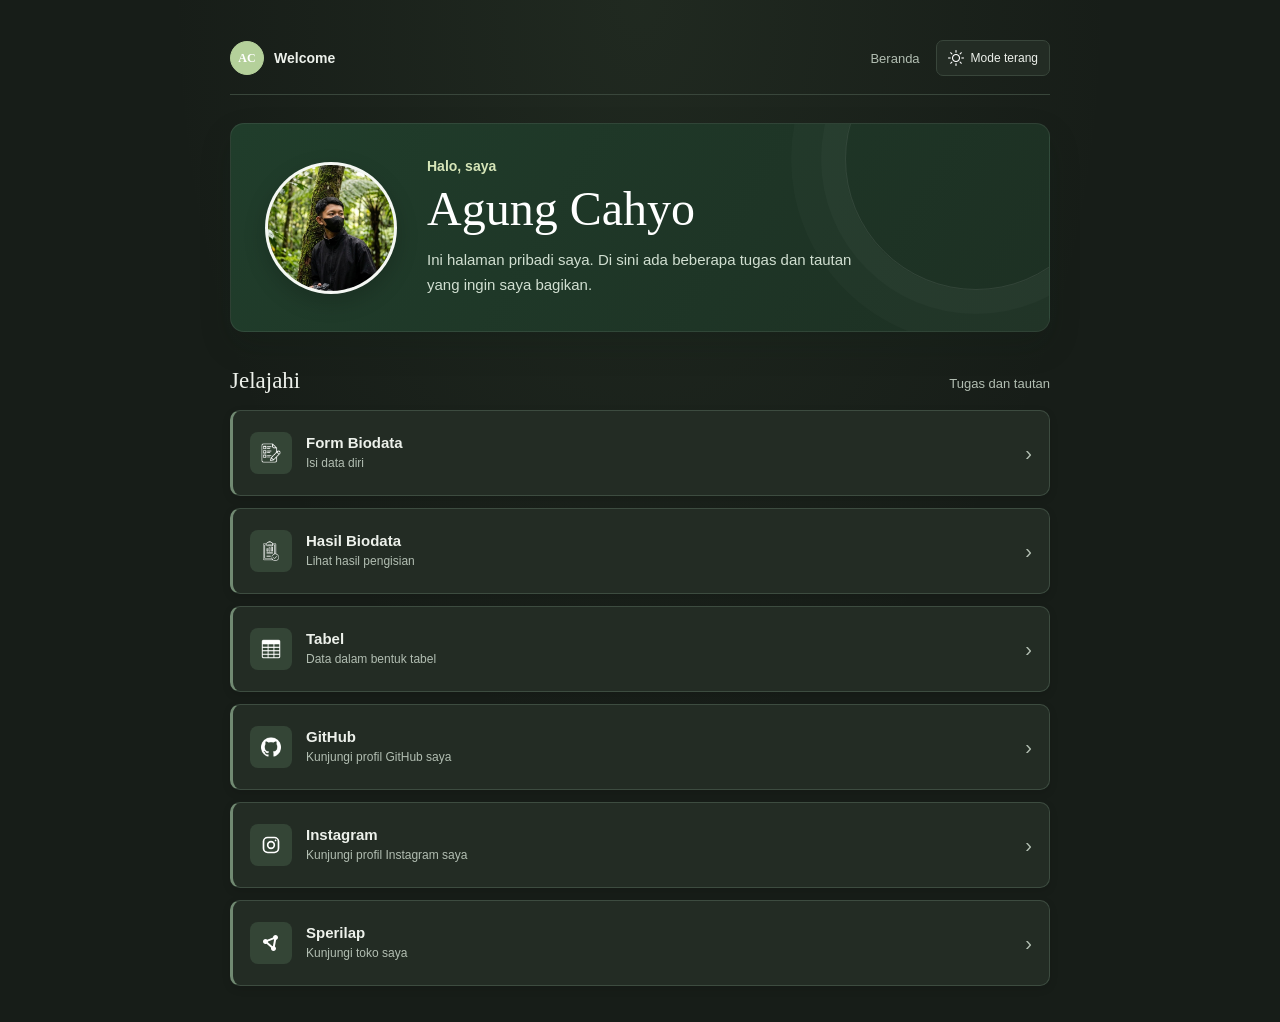
==== commit 97184e5e: "Menambahkan menu link toko" ====
--- a/index.html
+++ b/index.html
@@ -126,6 +126,21 @@
                     </span>
                     <span class="menu-arrow" aria-hidden="true">&rsaquo;</span>
                 </a>
+                <a
+                    href="https://katalog-sperilap.vercel.app/"
+                    class="menu-item"
+                    target="_blank"
+                    rel="noopener noreferrer"
+                >
+                    <span class="menu-icon" aria-hidden="true">
+                        <img class="menu-icon-image" src="web-ico.svg" alt="">
+                    </span>
+                    <span class="menu-copy">
+                        <span class="menu-label">Sperilap</span>
+                        <span class="menu-description">Kunjungi toko saya</span>
+                    </span>
+                    <span class="menu-arrow" aria-hidden="true">&rsaquo;</span>
+                </a>
             </nav>
         </section>
     </main>
